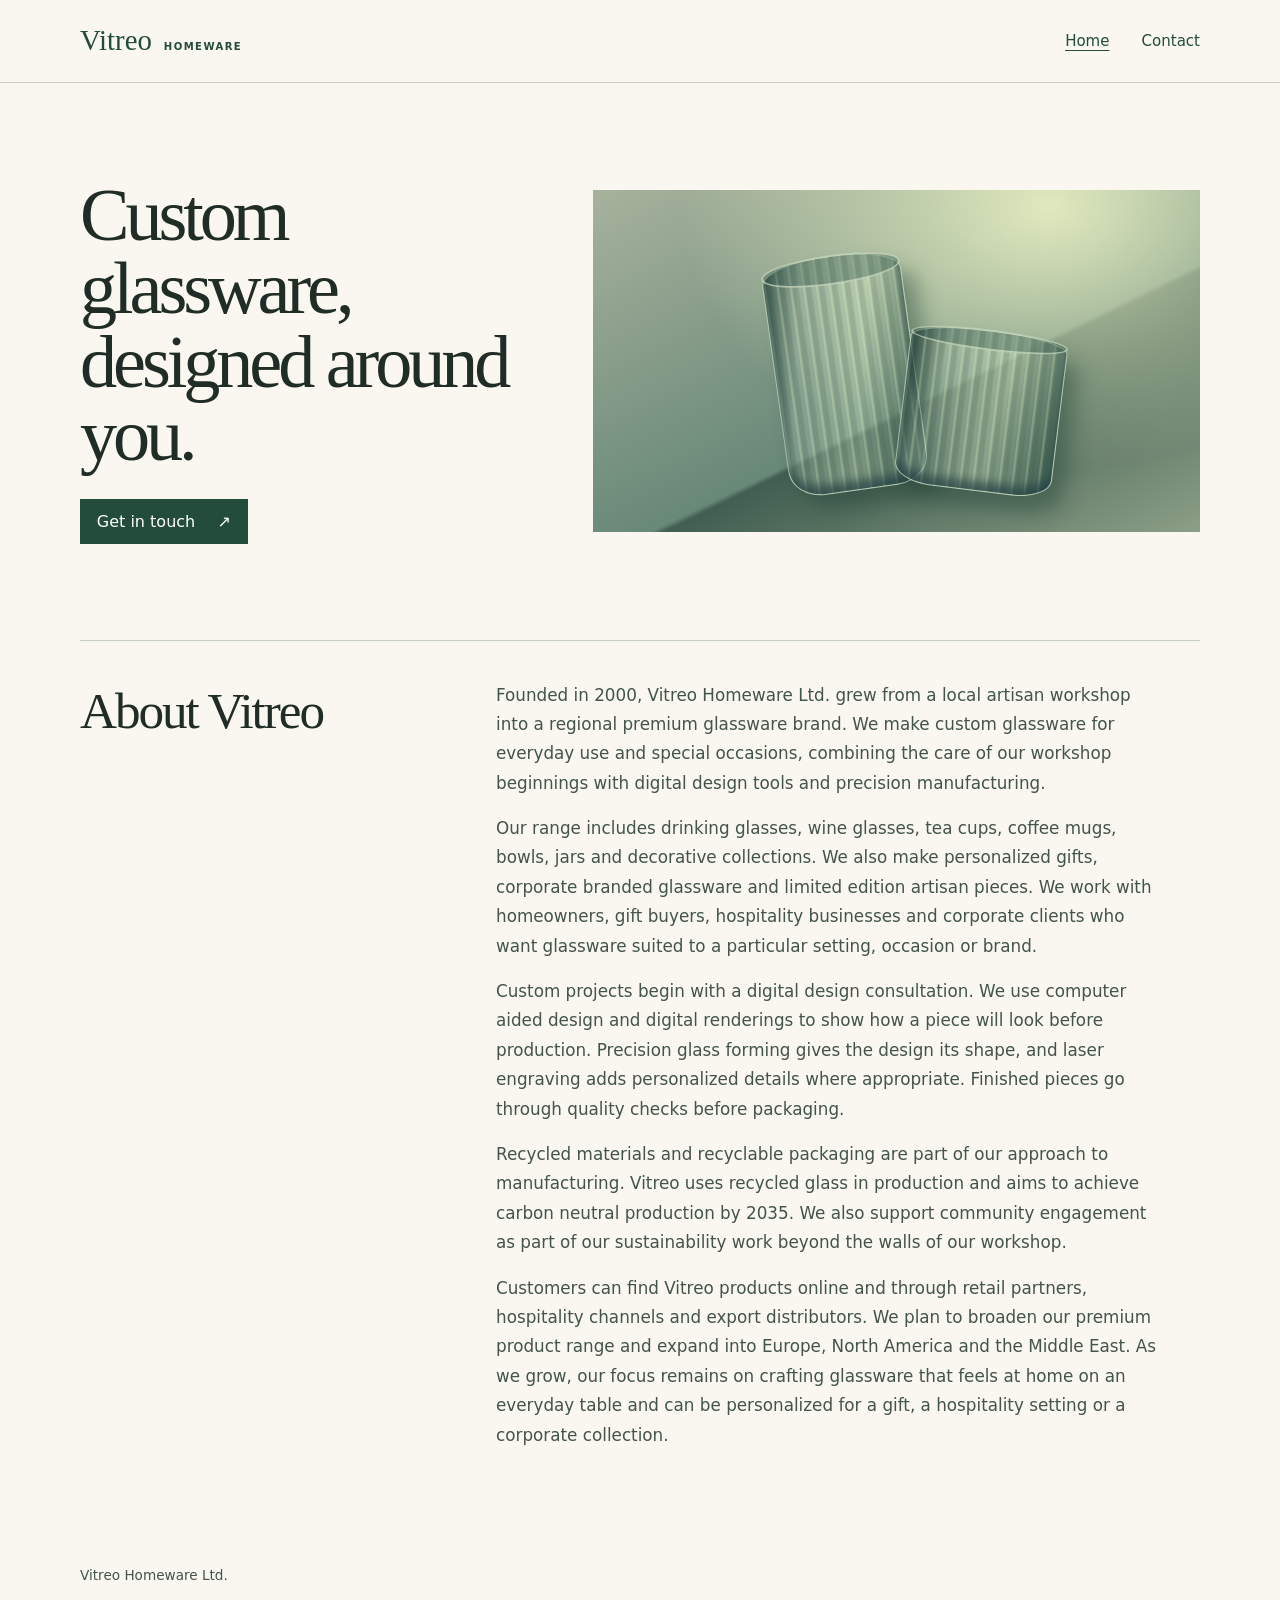
==== index.html @ b904f60c "First commit" ====
<!doctype html>
<html lang="en">
<head>
  <meta charset="utf-8">
  <meta name="viewport" content="width=device-width, initial-scale=1">
  <meta name="description" content="Discover Vitreo Homeware’s custom glassware for homes, gifting, hospitality, and corporate clients.">
  <title>Vitreo Homeware | Custom Glassware</title>
  <link rel="stylesheet" href="styles.css">
</head>
<body>
  <a class="skip" href="#main">Skip to content</a>
  <header class="site-header">
    <div class="shell header-inner">
      <a class="brand" href="index.html">Vitreo <span>Homeware</span></a>
      <nav aria-label="Main navigation">
        <a href="index.html" aria-current="page">Home</a>
        <a href="contact.html">Contact</a>
      </nav>
    </div>
  </header>
  <main id="main">
    <section class="shell hero">
      <div>
        <h1>Custom glassware, designed around you.</h1>
        <a class="button" href="contact.html">Get in touch <span aria-hidden="true">↗</span></a>
      </div>
      <div class="glass-study" aria-hidden="true">
        <div class="vessel vessel-tall"></div>
        <div class="vessel vessel-short"></div>
      </div>
    </section>
    <section class="shell overview" aria-labelledby="overview-title">
      <h2 id="overview-title">About Vitreo</h2>
      <div class="company-brief">
        <p>Founded in 2000, Vitreo Homeware Ltd. grew from a local artisan workshop into a regional premium glassware brand. We make custom glassware for everyday use and special occasions, combining the care of our workshop beginnings with digital design tools and precision manufacturing.</p>
        <p>Our range includes drinking glasses, wine glasses, tea cups, coffee mugs, bowls, jars and decorative collections. We also make personalized gifts, corporate branded glassware and limited edition artisan pieces. We work with homeowners, gift buyers, hospitality businesses and corporate clients who want glassware suited to a particular setting, occasion or brand.</p>
        <p>Custom projects begin with a digital design consultation. We use computer aided design and digital renderings to show how a piece will look before production. Precision glass forming gives the design its shape, and laser engraving adds personalized details where appropriate. Finished pieces go through quality checks before packaging.</p>
        <p>Recycled materials and recyclable packaging are part of our approach to manufacturing. Vitreo uses recycled glass in production and aims to achieve carbon neutral production by 2035. We also support community engagement as part of our sustainability work beyond the walls of our workshop.</p>
        <p>Customers can find Vitreo products online and through retail partners, hospitality channels and export distributors. We plan to broaden our premium product range and expand into Europe, North America and the Middle East. As we grow, our focus remains on crafting glassware that feels at home on an everyday table and can be personalized for a gift, a hospitality setting or a corporate collection.</p>
      </div>
    </section>
  </main>
  <footer class="site-footer"><div class="shell">Vitreo Homeware Ltd.</div></footer>
</body>
</html>
---- styles.css ----
:root {
  color-scheme: light;
  --paper: #f9f7ef;
  --ink: #202c26;
  --muted: #43544b;
  --line: #c6cdc1;
  --green: #234c3a;
  --serif: Georgia, "Times New Roman", serif;
  font-family: system-ui, sans-serif;
}
* { box-sizing: border-box; }
body {
  margin: 0;
  min-height: 100vh;
  display: flex;
  flex-direction: column;
  background: var(--paper);
  color: var(--ink);
}
main { flex: 1; }
a { color: var(--green); text-underline-offset: .25em; }
a:focus-visible { outline: 2px solid currentColor; outline-offset: 5px; }
.shell { width: min(1120px, calc(100% - 3rem)); margin-inline: auto; }
.skip {
  position: absolute;
  top: .5rem;
  left: 1rem;
  padding: .7rem 1rem;
  background: var(--paper);
  transform: translateY(-150%);
}
.skip:focus { transform: none; }
.site-header, .site-footer { border-block-end: 1px solid var(--line); }
.header-inner {
  min-height: 5.1rem;
  display: flex;
  align-items: center;
  justify-content: space-between;
  gap: .85rem;
}
.brand { font: 1.8rem var(--serif); text-decoration: none; white-space: nowrap; }
.brand span {
  margin-inline-start: .3rem;
  font: 650 .63rem system-ui, sans-serif;
  letter-spacing: .14em;
  text-transform: uppercase;
}
nav { display: flex; gap: clamp(.75rem, 3vw, 2rem); }
nav a { padding-block: .5rem; font-size: .94rem; text-decoration: none; }
nav a:hover, nav a[aria-current="page"] { text-decoration: underline; }
.hero, .overview, .contact {
  display: grid;
  gap: clamp(1.5rem, 5vw, 4rem);
}
.hero {
  grid-template-columns: .85fr 1.15fr;
  align-items: center;
  padding-block: clamp(2.5rem, 8vw, 6rem);
}
h1, h2 { margin: 0; font-family: var(--serif); font-weight: 400; }
h1 { font-size: clamp(2.75rem, 5.8vw, 5.65rem); line-height: .99; letter-spacing: -.055em; }
h2 { font-size: clamp(2rem, 4vw, 3.25rem); letter-spacing: -.04em; }
.button {
  display: inline-flex;
  align-items: center;
  gap: 1.4rem;
  margin-top: 1.65rem;
  padding: .8rem 1.05rem;
  background: var(--green);
  color: white;
  text-decoration: none;
}
.button:hover { background: #17382b; }
.button:focus-visible { outline-color: var(--green); }
.glass-study {
  position: relative;
  aspect-ratio: 16 / 9;
  overflow: hidden;
  isolation: isolate;
  background:
    radial-gradient(ellipse at 75% 5%, #e0e9be 0%, transparent 57%),
    linear-gradient(154deg, #a7b29c 0%, #688878 58%, #415e51 59%, #8c9f86 100%);
}
.vessel {
  position: absolute;
  bottom: 12%;
  border: 1px solid #e5f5da99;
  border-radius: 46% 46% 24% 24% / 9% 9% 12% 12%;
  background:
    repeating-linear-gradient(90deg, #ecffcf35 0 2px, #25493928 3px 8px, transparent 9px 13px),
    linear-gradient(100deg, #102e2cb3, #9bb3a16b 22%, #d5eac761 60%, #294c43b8);
  box-shadow: inset 0 -9px 10px #223f43b3, 13px 16px 20px #17392d60;
}
.vessel::before {
  content: "";
  position: absolute;
  inset: -2px -1px auto;
  height: 11%;
  border: 2px solid #e0ebce9c;
  border-radius: 50%;
  background: #32564b5c;
}
.vessel-tall { left: 30%; width: 23%; height: 69%; transform: rotate(-8deg); }
.vessel-short { right: 23%; width: 26%; height: 47%; transform: rotate(7deg); }
.overview {
  grid-template-columns: 1fr 2fr;
  border-top: 1px solid var(--line);
  padding-block: 2.5rem clamp(3rem, 8vw, 6rem);
}
.company-brief { max-width: 66ch; }
p { margin: 0 0 1rem; color: var(--muted); font-size: 1.05rem; line-height: 1.75; }
p:last-child { margin-bottom: 0; }
.contact {
  grid-template-columns: 1fr 1fr;
  align-content: start;
  padding-block: clamp(3rem, 10vw, 8rem);
}
.contact h1 { margin-bottom: 1.2rem; }
.contact p { max-width: 33ch; }
.contact-details { font-style: normal; background: #e8ede1; padding: clamp(1.25rem, 4vw, 2.5rem); }
.contact-details dl, .contact-details dd { margin: 0; }
.contact-details dl > div + div { margin-top: 1.2rem; padding-top: 1.2rem; border-top: 1px solid var(--line); }
.contact-details dt { margin-bottom: .35rem; font-size: .8rem; font-weight: 700; }
.contact-details dd { line-height: 1.6; overflow-wrap: anywhere; }
.site-footer { border-block: 1px solid var(--line) 0; padding-block: 1.35rem; color: var(--muted); font-size: .85rem; }
@media (max-width: 740px) {
  .hero, .overview, .contact { grid-template-columns: 1fr; }
  .hero { gap: 2rem; }
}
@media (max-width: 370px) {
  .shell { width: calc(100% - 2rem); }
  .brand { font-size: 1.45rem; }
  .brand span { margin-inline-start: .1rem; letter-spacing: .06em; }
}
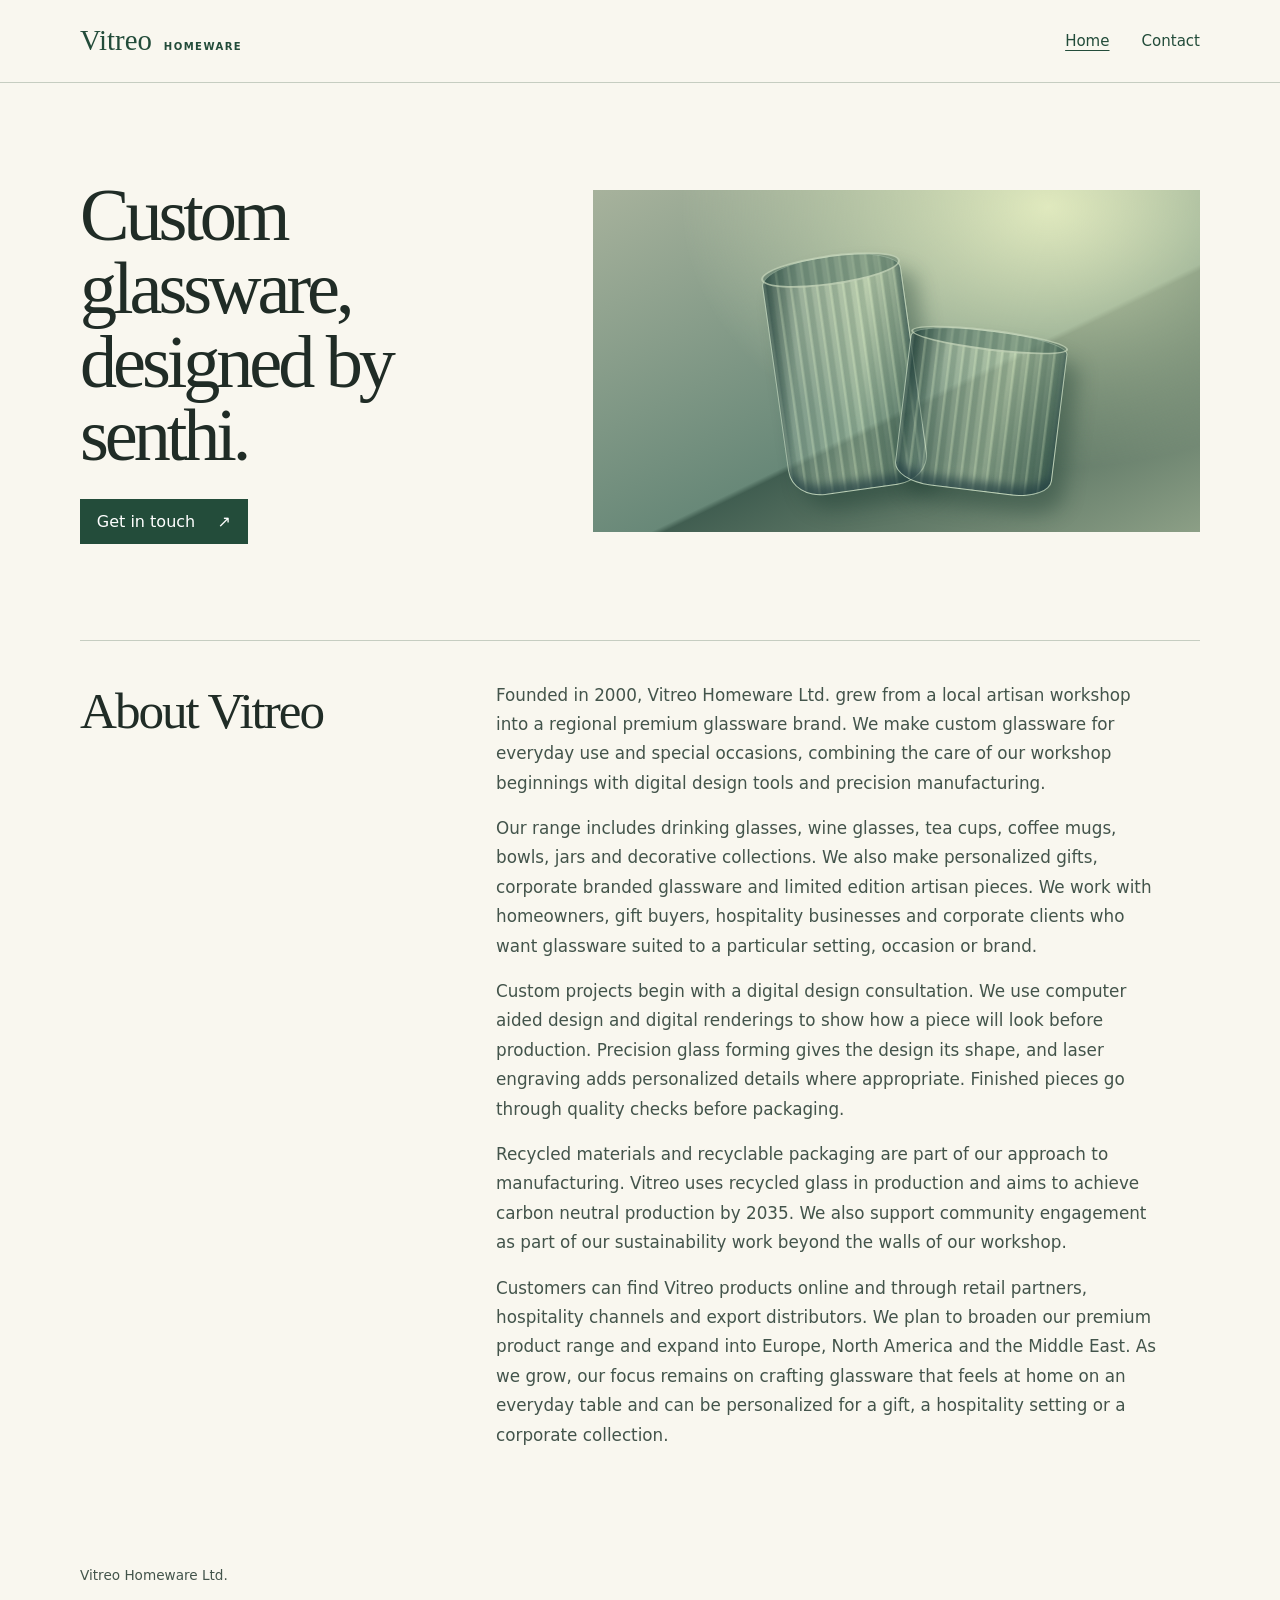
==== commit 4259ddd0: "Changed title" ====
--- a/index.html
+++ b/index.html
@@ -21,7 +21,7 @@
   <main id="main">
     <section class="shell hero">
       <div>
-        <h1>Custom glassware, designed around you.</h1>
+        <h1>Custom glassware, designed by senthi.</h1>
         <a class="button" href="contact.html">Get in touch <span aria-hidden="true">↗</span></a>
       </div>
       <div class="glass-study" aria-hidden="true">
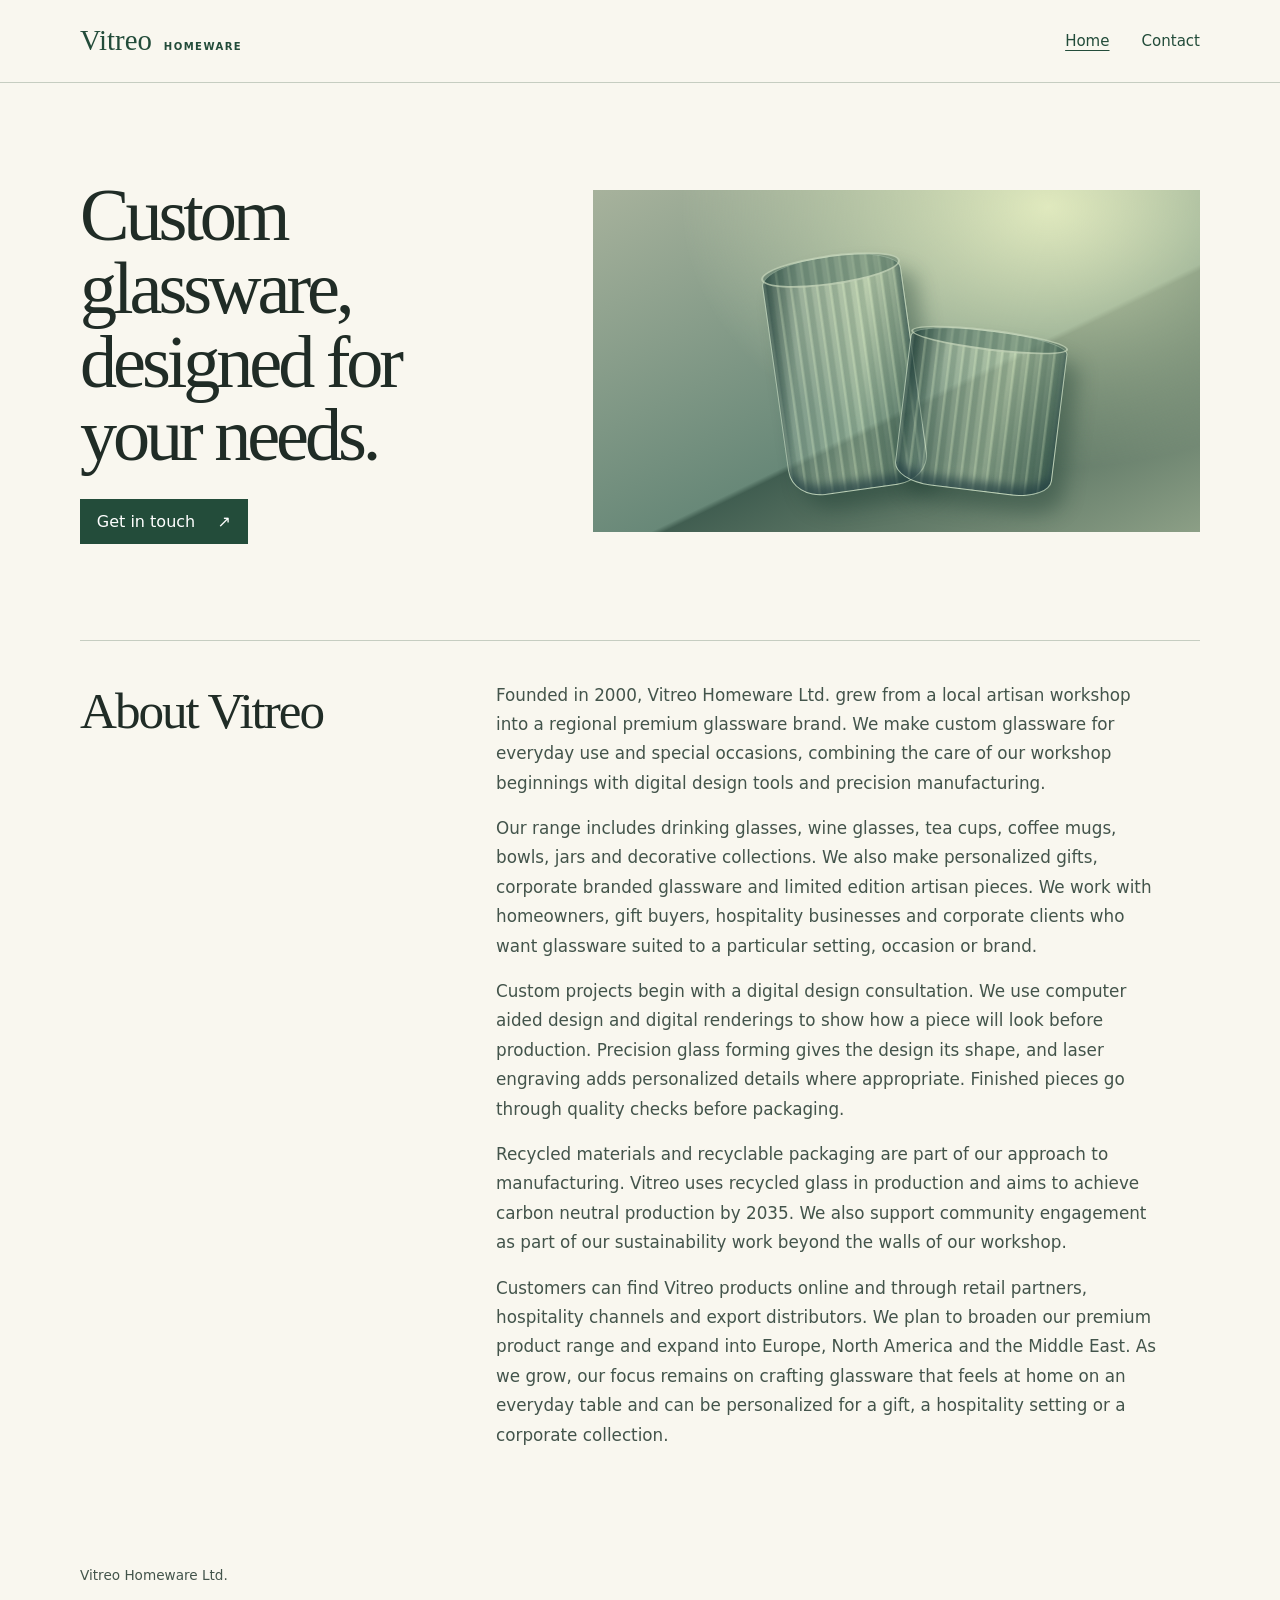
==== commit adf9fc6f: "Change title second time" ====
--- a/index.html
+++ b/index.html
@@ -21,7 +21,7 @@
   <main id="main">
     <section class="shell hero">
       <div>
-        <h1>Custom glassware, designed by senthi.</h1>
+        <h1>Custom glassware, designed for your needs.</h1>
         <a class="button" href="contact.html">Get in touch <span aria-hidden="true">↗</span></a>
       </div>
       <div class="glass-study" aria-hidden="true">
